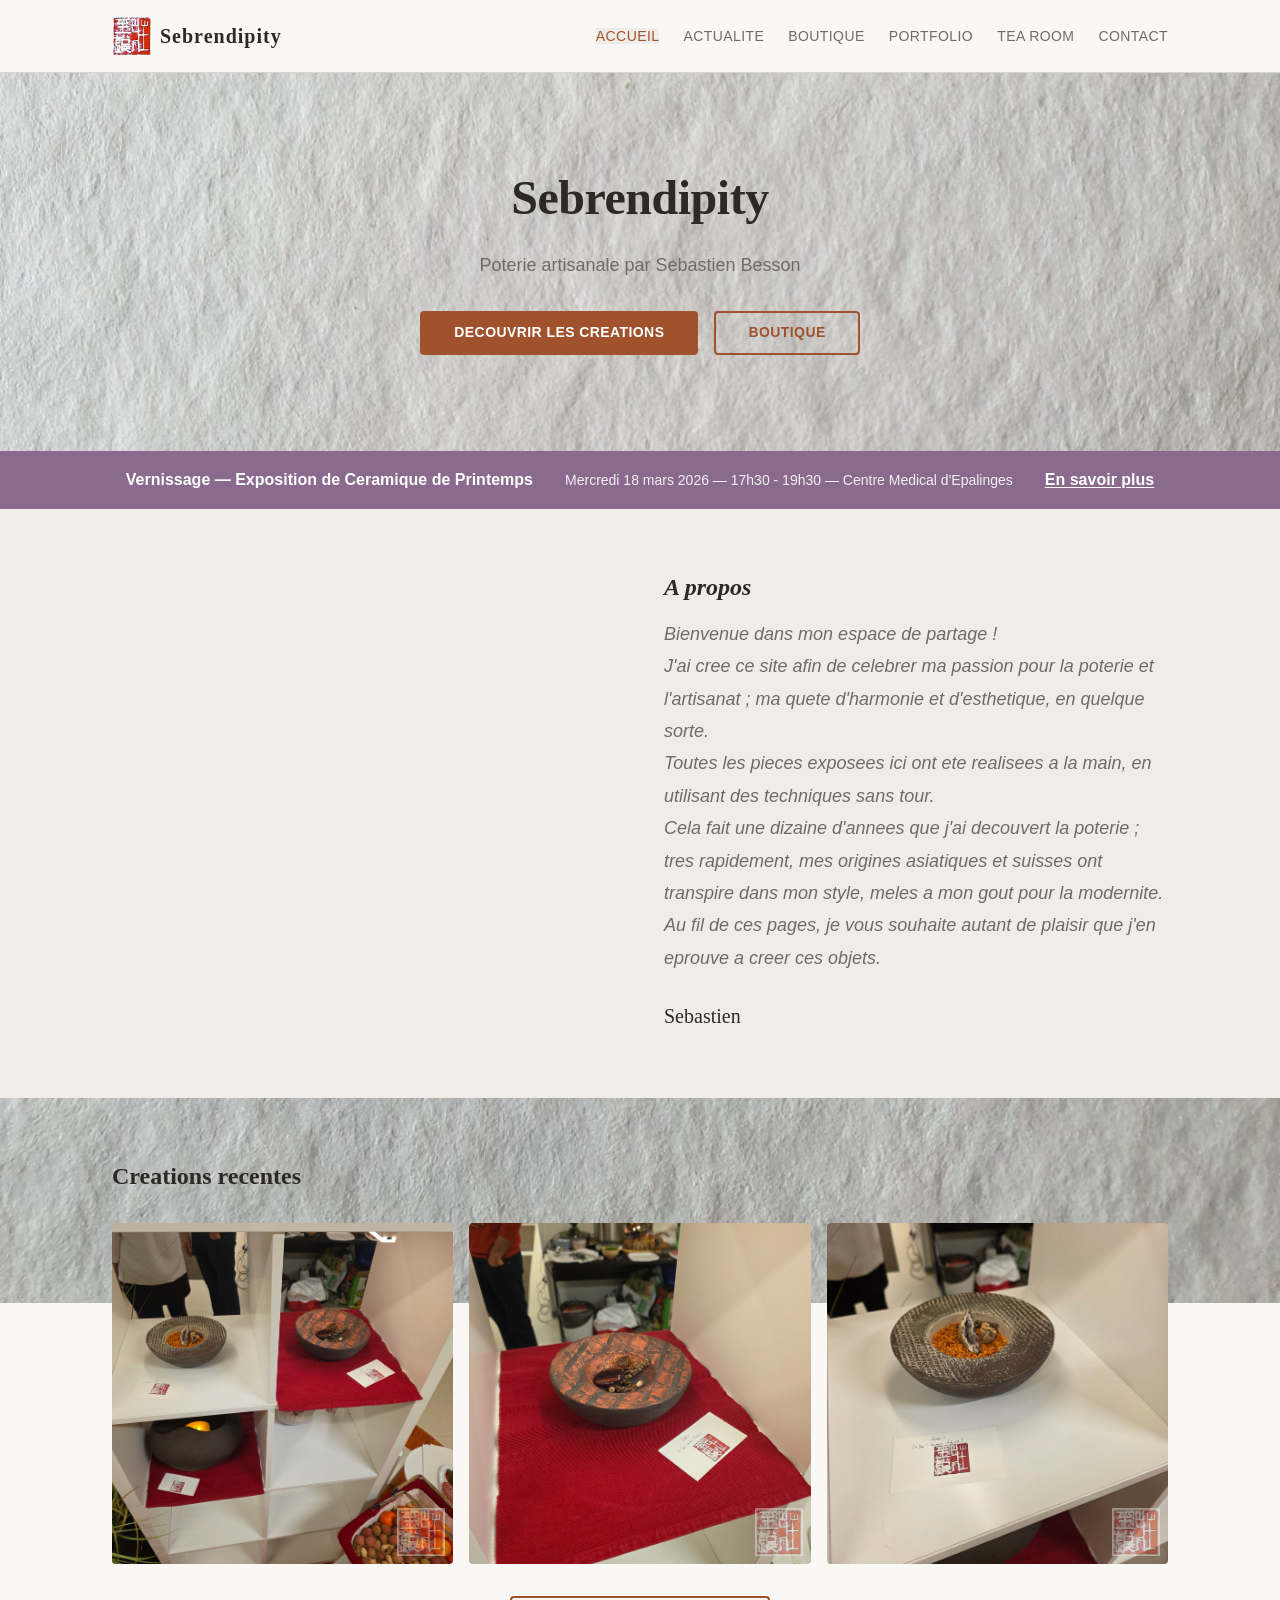
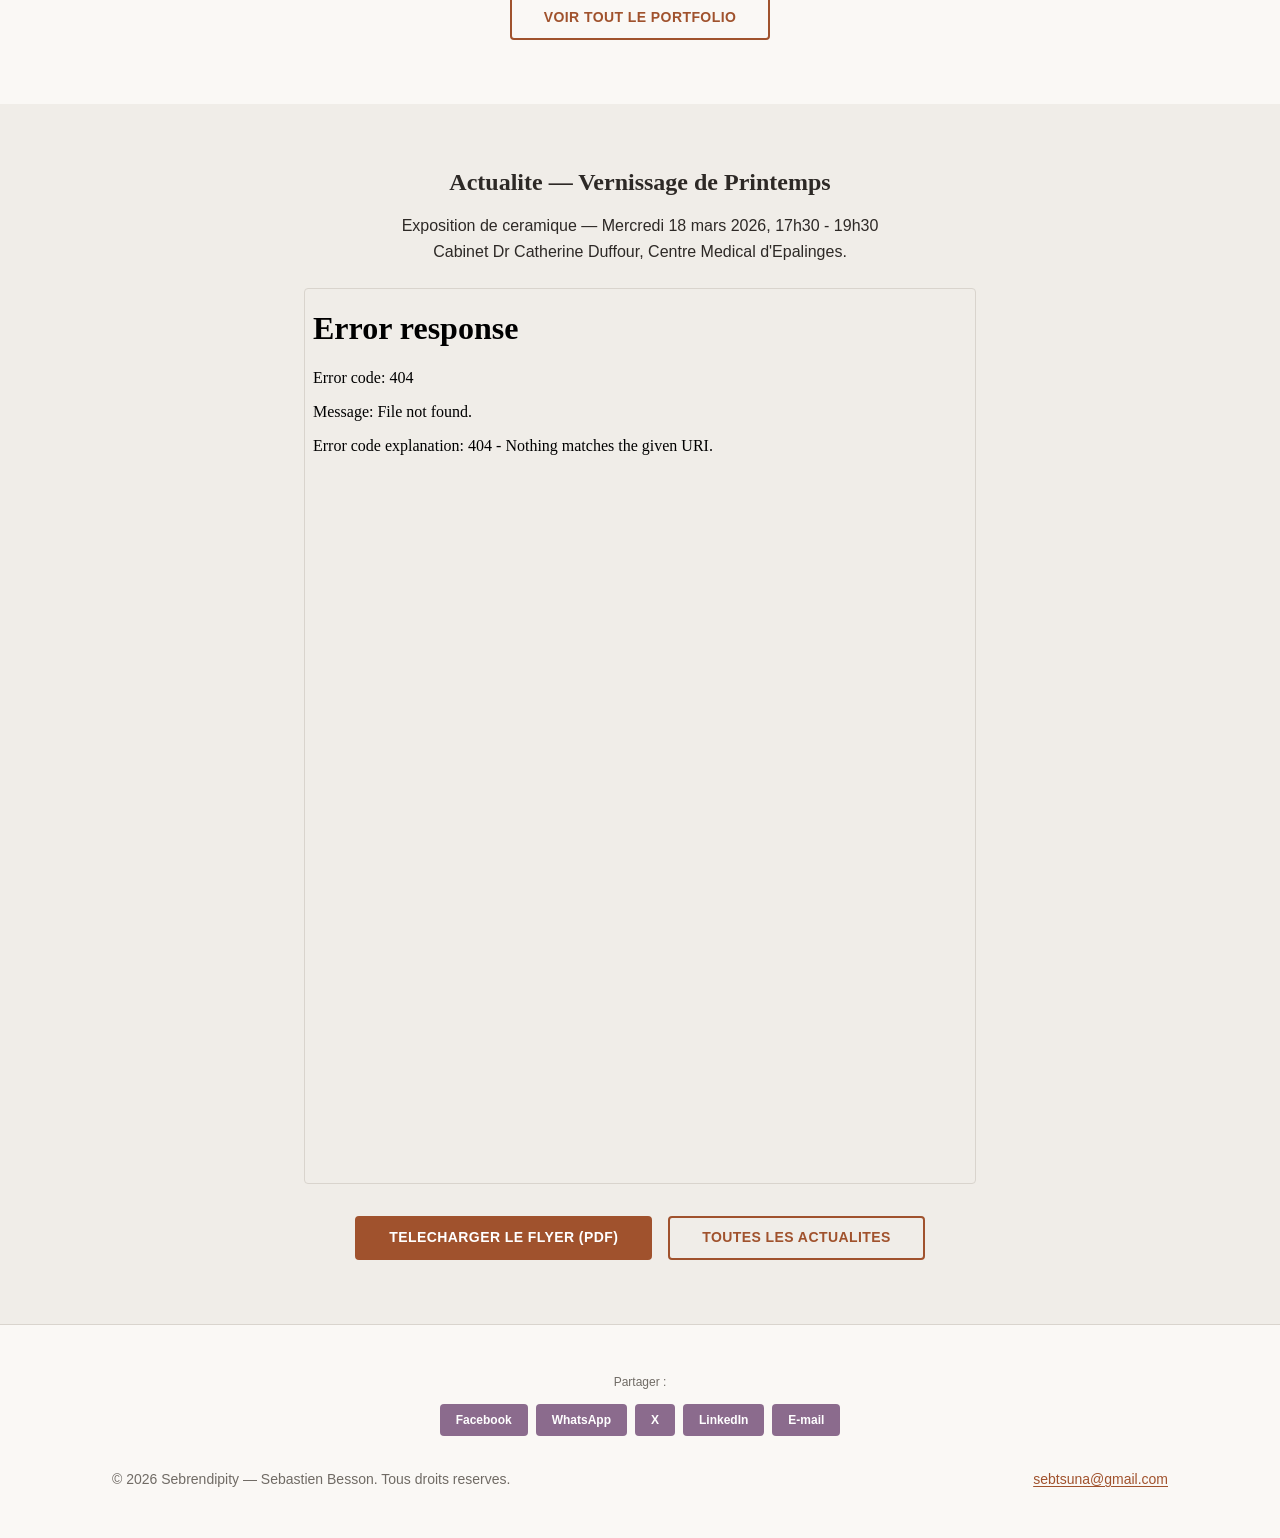
==== index.html @ a44e5073 "Initial commit — Sebrendipity website v2" ====
<!DOCTYPE html>
<html lang="fr">
<head>
  <meta charset="UTF-8">
  <meta name="viewport" content="width=device-width, initial-scale=1.0">
  <meta name="description" content="Sebrendipity — Poterie artisanale par Sebastien Besson. Pieces uniques faconnees a la main, sans tour, entre influences asiatiques et suisses.">
  <title>Accueil — Sebrendipity</title>
  <link rel="stylesheet" href="css/style.css">
</head>
<body>

  <a href="#main-content" class="skip-nav">Aller au contenu principal</a>

  <header class="site-header" role="banner">
    <div class="container">
      <a href="index.html" class="site-logo"><img src="images/logo.jpeg" alt="Sebrendipity — sceau" width="40" height="40"> Sebrendipity</a>
      <input type="checkbox" id="nav-toggle" class="nav-toggle-input" aria-hidden="true">
      <label for="nav-toggle" class="nav-toggle-label" aria-label="Menu">
        <span class="nav-toggle-icon"></span>
      </label>
      <nav class="site-nav" aria-label="Navigation principale">
        <ul>
          <li><a href="index.html" aria-current="page">Accueil</a></li>
          <li><a href="actualite.html">Actualite</a></li>
          <li><a href="boutique.html">Boutique</a></li>
          <li><a href="portfolio.html">Portfolio</a></li>
          <li><a href="tearoom.html">Tea Room</a></li>
          <li><a href="contact.html">Contact</a></li>
        </ul>
      </nav>
    </div>
  </header>

  <main id="main-content">

    <section class="page-hero section">
      <div class="container">
        <h1>Sebrendipity</h1>
        <p class="subtitle">
          Poterie artisanale par Sebastien Besson
        </p>
        <div style="margin-top: var(--space-xl); display: flex; gap: var(--space-md); justify-content: center; flex-wrap: wrap;">
          <a href="portfolio.html" class="btn btn-primary">Decouvrir les creations</a>
          <a href="boutique.html" class="btn btn-outline">Boutique</a>
        </div>
      </div>
    </section>

    <section class="event-band">
      <div class="container">
        <p>Vernissage — Exposition de Ceramique de Printemps</p>
        <p class="event-date">Mercredi 18 mars 2026 — 17h30 - 19h30 — Centre Medical d'Epalinges</p>
        <a href="actualite.html">En savoir plus</a>
      </div>
    </section>

    <section class="section section--alt">
      <div class="container">
        <div class="two-col">
          <div>
            <video src="images/fontaine-video.mp4" autoplay muted loop playsinline style="width: 100%; border-radius: var(--radius);">
              Votre navigateur ne supporte pas la lecture video.
            </video>
          </div>
          <div class="about-text">
            <h2>A propos</h2>
            <p>
              Bienvenue dans mon espace de partage !
            </p>
            <p>
              J'ai cree ce site afin de celebrer ma passion pour la poterie et l'artisanat ; ma quete d'harmonie et d'esthetique, en quelque sorte.
            </p>
            <p>
              Toutes les pieces exposees ici ont ete realisees a la main, en utilisant des techniques sans tour.
            </p>
            <p>
              Cela fait une dizaine d'annees que j'ai decouvert la poterie ; tres rapidement, mes origines asiatiques et suisses ont transpire dans mon style, meles a mon gout pour la modernite.
            </p>
            <p>
              Au fil de ces pages, je vous souhaite autant de plaisir que j'en eprouve a creer ces objets.
            </p>
            <p class="about-signature">Sebastien</p>
          </div>
        </div>
      </div>
    </section>

    <section class="section">
      <div class="container">
        <h2>Creations recentes</h2>
        <div class="gallery-grid">
          <figure class="gallery-item">
            <img src="images/boutique-01.jpg" alt="Piece en ceramique recente">
          </figure>
          <figure class="gallery-item">
            <img src="images/boutique-02.jpg" alt="Piece en ceramique recente">
          </figure>
          <figure class="gallery-item">
            <img src="images/boutique-03.jpg" alt="Piece en ceramique recente">
          </figure>
        </div>
        <div style="margin-top: var(--space-xl); text-align: center;">
          <a href="portfolio.html" class="btn btn-outline">Voir tout le portfolio</a>
        </div>
      </div>
    </section>

    <section class="section section--alt">
      <div class="container cta-section">
        <h2>Actualite — Vernissage de Printemps</h2>
        <p style="max-width: var(--max-width-prose); margin-inline: auto;">
          Exposition de ceramique — Mercredi 18 mars 2026, 17h30 - 19h30<br>
          Cabinet Dr Catherine Duffour, Centre Medical d'Epalinges.
        </p>
        <div class="hide-mobile" style="max-width: 42rem; margin-inline: auto; margin-top: var(--space-lg);">
          <iframe src="vernissage-exposition-ceramique-printemps.pdf" title="Flyer — Vernissage Exposition de Ceramique de Printemps" class="pdf-embed"></iframe>
        </div>
        <div style="margin-top: var(--space-lg); display: flex; gap: var(--space-md); justify-content: center; flex-wrap: wrap;">
          <a href="vernissage-exposition-ceramique-printemps.pdf" class="btn btn-primary">Telecharger le flyer (PDF)</a>
          <a href="actualite.html" class="btn btn-outline">Toutes les actualites</a>
        </div>
      </div>
    </section>

  </main>

  <footer class="site-footer" role="contentinfo">
    <div class="container">
      <div class="share-bar">
        <span>Partager :</span>
        <a href="https://www.facebook.com/sharer/sharer.php?u=https://sebrendipity.com" target="_blank" rel="noopener">Facebook</a>
        <a href="https://api.whatsapp.com/send?text=Sebrendipity%20%E2%80%94%20Poterie%20artisanale%20https://sebrendipity.com" target="_blank" rel="noopener">WhatsApp</a>
        <a href="https://twitter.com/intent/tweet?url=https://sebrendipity.com&text=Sebrendipity%20%E2%80%94%20Poterie%20artisanale" target="_blank" rel="noopener">X</a>
        <a href="https://www.linkedin.com/sharing/share-offsite/?url=https://sebrendipity.com" target="_blank" rel="noopener">LinkedIn</a>
        <a href="mailto:?subject=Sebrendipity%20%E2%80%94%20Poterie%20artisanale&body=Decouvrez%20les%20creations%20de%20Sebastien%20Besson%20:%20https://sebrendipity.com">E-mail</a>
      </div>
      <p>&copy; 2026 Sebrendipity — Sebastien Besson. Tous droits reserves.</p>
      <p><a href="mailto:sebtsuna@gmail.com">sebtsuna@gmail.com</a></p>
    </div>
  </footer>

</body>
</html>
---- css/style.css ----
/* ===================================================================
   Sebrendipity — Design System v2
   Pure CSS, no preprocessor, no JavaScript dependencies.
   Mobile-first responsive approach.
   Hamburger menu via checkbox hack (CSS-only).
   =================================================================== */

/* --- Design Tokens (Custom Properties) --- */

:root {
  /* Colors: Warm Earth / Pottery Tones */
  --color-bg:           #FAF8F5;
  --color-bg-alt:       #F0EDE8;
  --color-surface:      #FFFFFF;
  --color-text:         #2D2926;
  --color-text-muted:   #706B65;
  --color-accent:       #A0522D;
  --color-accent-hover: #8B4513;
  --color-border:       #D9D4CD;
  --color-focus:        #A0522D;

  /* Typography: System Font Stack */
  --font-heading: 'Georgia', 'Times New Roman', serif;
  --font-body:    'Segoe UI', 'Helvetica Neue', Arial, sans-serif;

  /* Type Scale (rem) */
  --text-xs:   0.75rem;
  --text-sm:   0.875rem;
  --text-base: 1rem;
  --text-lg:   1.125rem;
  --text-xl:   1.25rem;
  --text-2xl:  1.5rem;
  --text-3xl:  1.875rem;
  --text-4xl:  2.25rem;
  --text-5xl:  3rem;

  /* Spacing Scale */
  --space-xs:  0.25rem;
  --space-sm:  0.5rem;
  --space-md:  1rem;
  --space-lg:  1.5rem;
  --space-xl:  2rem;
  --space-2xl: 3rem;
  --space-3xl: 4rem;
  --space-4xl: 6rem;

  /* Layout */
  --max-width:       72rem;
  --max-width-prose: 42rem;
  --gutter:          1rem;

  /* Misc */
  --radius:     0.25rem;
  --transition: 0.2s ease;
}


/* --- Reset & Base --- */

*,
*::before,
*::after {
  box-sizing: border-box;
  margin: 0;
  padding: 0;
}

html {
  font-size: 100%;
  scroll-behavior: smooth;
  -webkit-text-size-adjust: 100%;
}

body {
  font-family: var(--font-body);
  font-size: var(--text-base);
  line-height: 1.6;
  color: var(--color-text);
  background-color: var(--color-bg);
  background-image: url('../images/atelier.jpeg');
  background-repeat: no-repeat;
  background-size: cover;
  background-position: center;
  background-attachment: scroll;
  -webkit-font-smoothing: antialiased;
}

img {
  max-width: 100%;
  height: auto;
  display: block;
}

video {
  max-width: 100%;
  height: auto;
  display: block;
}

a {
  color: var(--color-accent);
  text-decoration: underline;
  text-underline-offset: 0.15em;
  transition: color var(--transition);
}

a:hover {
  color: var(--color-accent-hover);
}

a:focus-visible {
  outline: 2px solid var(--color-focus);
  outline-offset: 2px;
}

ul, ol {
  padding-left: var(--space-xl);
}


/* --- Skip Navigation (Accessibility) --- */

.skip-nav {
  position: absolute;
  left: -9999px;
  top: 0;
  z-index: 1000;
  padding: var(--space-sm) var(--space-md);
  background: var(--color-accent);
  color: var(--color-surface);
  font-weight: 600;
  text-decoration: none;
}

.skip-nav:focus {
  left: 0;
}


/* --- Layout Utilities --- */

.container {
  width: 100%;
  max-width: var(--max-width);
  margin-inline: auto;
  padding-inline: var(--gutter);
}

.prose {
  max-width: var(--max-width-prose);
}

.section {
  padding-block: var(--space-2xl);
}

.section--alt {
  background-color: var(--color-bg-alt);
}

.hide-mobile {
  display: none;
}

.show-mobile {
  display: block;
}


/* --- Site Header & Navigation --- */

.site-header {
  position: sticky;
  top: 0;
  z-index: 100;
  background-color: var(--color-bg);
  border-bottom: 1px solid var(--color-border);
  padding-block: var(--space-md);
}

.site-header .container {
  display: flex;
  flex-wrap: wrap;
  align-items: center;
  justify-content: space-between;
  gap: var(--space-sm);
}

.site-logo {
  display: flex;
  align-items: center;
  gap: var(--space-sm);
  font-family: var(--font-heading);
  font-size: var(--text-xl);
  font-weight: 700;
  color: var(--color-text);
  text-decoration: none;
  letter-spacing: 0.05em;
}

.site-logo img {
  width: 2.5rem;
  height: 2.5rem;
  object-fit: contain;
}

.site-logo:hover {
  color: var(--color-accent);
}


/* --- Hamburger Toggle (CSS-only, mobile) --- */

.nav-toggle-input {
  position: absolute;
  opacity: 0;
  width: 0;
  height: 0;
}

.nav-toggle-label {
  display: flex;
  align-items: center;
  justify-content: center;
  width: 2.75rem;
  height: 2.75rem;
  cursor: pointer;
  border-radius: var(--radius);
  transition: background-color var(--transition);
}

.nav-toggle-label:hover {
  background-color: var(--color-bg-alt);
}

.nav-toggle-icon,
.nav-toggle-icon::before,
.nav-toggle-icon::after {
  display: block;
  width: 1.5rem;
  height: 2px;
  background-color: var(--color-text);
  border-radius: 1px;
  transition: all 0.3s ease;
  position: relative;
}

.nav-toggle-icon::before,
.nav-toggle-icon::after {
  content: '';
  position: absolute;
  left: 0;
}

.nav-toggle-icon::before {
  top: -0.5rem;
}

.nav-toggle-icon::after {
  top: 0.5rem;
}

/* Animate to X when open */
.nav-toggle-input:checked ~ .nav-toggle-label .nav-toggle-icon {
  background-color: transparent;
}

.nav-toggle-input:checked ~ .nav-toggle-label .nav-toggle-icon::before {
  top: 0;
  transform: rotate(45deg);
}

.nav-toggle-input:checked ~ .nav-toggle-label .nav-toggle-icon::after {
  top: 0;
  transform: rotate(-45deg);
}


/* --- Mobile Navigation (default) --- */

.site-nav {
  display: none;
  width: 100%;
  order: 3;
}

.nav-toggle-input:checked ~ .site-nav {
  display: block;
}

.site-nav ul {
  display: flex;
  flex-direction: column;
  gap: 0;
  list-style: none;
  padding-left: 0;
}

.site-nav li {
  border-top: 1px solid var(--color-border);
}

.site-nav a {
  display: block;
  padding: var(--space-md);
  min-height: 2.75rem;
  color: var(--color-text-muted);
  text-decoration: none;
  font-size: var(--text-base);
  font-weight: 500;
  letter-spacing: 0.03em;
  text-transform: uppercase;
  transition: color var(--transition), background-color var(--transition);
}

.site-nav a:hover,
.site-nav a[aria-current="page"] {
  color: var(--color-accent);
  background-color: var(--color-bg-alt);
}


/* --- Site Footer --- */

.site-footer {
  border-top: 1px solid var(--color-border);
  padding-block: var(--space-2xl);
  color: var(--color-text-muted);
  font-size: var(--text-sm);
}

.site-footer .container {
  display: flex;
  flex-direction: column;
  align-items: center;
  text-align: center;
  gap: var(--space-md);
}


/* --- Typography --- */

h1, h2, h3, h4, h5, h6 {
  font-family: var(--font-heading);
  line-height: 1.2;
  color: var(--color-text);
  font-weight: 700;
}

h1 { font-size: clamp(1.5rem, 5vw, var(--text-4xl)); margin-bottom: var(--space-lg); }
h2 { font-size: clamp(1.25rem, 3.5vw, var(--text-2xl)); margin-bottom: var(--space-md); }
h3 { font-size: var(--text-xl); margin-bottom: var(--space-sm); }

.prose p {
  margin-bottom: var(--space-md);
}

.prose ul,
.prose ol {
  margin-bottom: var(--space-md);
}

.prose li {
  margin-bottom: var(--space-xs);
}

.prose h2 {
  margin-top: var(--space-2xl);
}


/* --- Page Hero --- */

.page-hero {
  padding-block: var(--space-2xl);
  text-align: center;
}

.page-hero h1 {
  font-size: clamp(1.875rem, 6vw, var(--text-5xl));
  letter-spacing: -0.01em;
}

.page-hero .subtitle {
  font-size: var(--text-base);
  color: var(--color-text-muted);
  max-width: var(--max-width-prose);
  margin-inline: auto;
  margin-top: var(--space-md);
}


/* --- Buttons --- */

.btn {
  display: inline-block;
  padding: var(--space-sm) var(--space-xl);
  min-height: 2.75rem;
  font-family: var(--font-body);
  font-size: var(--text-sm);
  font-weight: 600;
  letter-spacing: 0.03em;
  text-transform: uppercase;
  text-decoration: none;
  text-align: center;
  border: 2px solid transparent;
  border-radius: var(--radius);
  cursor: pointer;
  transition: all var(--transition);
}

.btn-primary {
  background-color: var(--color-accent);
  color: var(--color-surface);
  border-color: var(--color-accent);
}

.btn-primary:hover {
  background-color: var(--color-accent-hover);
  border-color: var(--color-accent-hover);
  color: var(--color-surface);
}

.btn-outline {
  background-color: transparent;
  color: var(--color-accent);
  border-color: var(--color-accent);
}

.btn-outline:hover {
  background-color: var(--color-accent);
  color: var(--color-surface);
}

.btn:focus-visible {
  outline: 2px solid var(--color-focus);
  outline-offset: 2px;
}


/* --- Gallery / Portfolio Grid --- */

.gallery-grid {
  display: grid;
  grid-template-columns: repeat(2, 1fr);
  gap: var(--space-sm);
  margin-top: var(--space-xl);
}

.gallery-item {
  overflow: hidden;
  border-radius: var(--radius);
  position: relative;
}

.gallery-item::after {
  content: '';
  position: absolute;
  bottom: var(--space-xs);
  right: var(--space-xs);
  width: 2rem;
  height: 2rem;
  background-image: url('../images/logo.jpeg');
  background-size: contain;
  background-repeat: no-repeat;
  opacity: 0.4;
  pointer-events: none;
}

.gallery-item img {
  width: 100%;
  aspect-ratio: 1 / 1;
  object-fit: cover;
  transition: transform 0.3s ease;
}

.gallery-item:hover img {
  transform: scale(1.03);
}

.gallery-item figcaption {
  padding: var(--space-sm) 0;
  font-size: var(--text-sm);
  color: var(--color-text-muted);
}


/* --- Cards (Boutique / Actualite) --- */

.card-grid {
  display: grid;
  grid-template-columns: 1fr;
  gap: var(--space-xl);
  margin-top: var(--space-xl);
}

.card {
  background-color: var(--color-surface);
  border: 1px solid var(--color-border);
  border-radius: var(--radius);
  overflow: hidden;
}

.card-img-wrap {
  position: relative;
  overflow: hidden;
}

.card-img-wrap::after {
  content: '';
  position: absolute;
  bottom: var(--space-sm);
  right: var(--space-sm);
  width: 2.5rem;
  height: 2.5rem;
  background-image: url('../images/logo.jpeg');
  background-size: contain;
  background-repeat: no-repeat;
  opacity: 0.4;
  pointer-events: none;
}

.card-img {
  width: 100%;
  aspect-ratio: 4 / 3;
  object-fit: cover;
}

.card-body {
  padding: var(--space-md);
}

.card-body h3 {
  color: var(--color-accent);
}

.card-body p {
  margin-top: var(--space-sm);
  color: var(--color-text-muted);
}

.card-body .price {
  display: block;
  margin-top: var(--space-sm);
  font-weight: 700;
  font-size: var(--text-lg);
  color: var(--color-text);
}

.card-body .date {
  display: block;
  margin-top: var(--space-xs);
  font-size: var(--text-xs);
  color: var(--color-text-muted);
  text-transform: uppercase;
  letter-spacing: 0.05em;
}


/* --- Forms --- */

.form-group {
  margin-bottom: var(--space-lg);
}

.form-group label {
  display: block;
  font-weight: 600;
  font-size: var(--text-sm);
  margin-bottom: var(--space-xs);
  color: var(--color-text);
}

.form-group .hint {
  display: block;
  font-size: var(--text-xs);
  color: var(--color-text-muted);
  margin-bottom: var(--space-xs);
}

.form-group input[type="text"],
.form-group input[type="email"],
.form-group input[type="tel"],
.form-group input[type="url"],
.form-group select,
.form-group textarea {
  width: 100%;
  padding: var(--space-sm) var(--space-md);
  min-height: 2.75rem;
  font-family: var(--font-body);
  font-size: var(--text-base);
  color: var(--color-text);
  background-color: var(--color-surface);
  border: 1px solid var(--color-border);
  border-radius: var(--radius);
  transition: border-color var(--transition);
}

.form-group input:focus,
.form-group select:focus,
.form-group textarea:focus {
  outline: none;
  border-color: var(--color-accent);
  box-shadow: 0 0 0 3px rgba(160, 82, 45, 0.15);
}

.form-group textarea {
  min-height: 8rem;
  resize: vertical;
}

.form-honey {
  position: absolute;
  left: -9999px;
  opacity: 0;
  height: 0;
  width: 0;
  overflow: hidden;
}


/* --- Two-Column Layout --- */

.two-col {
  display: flex;
  flex-direction: column;
  gap: var(--space-2xl);
}


/* --- CTA Section Helper --- */

.cta-section {
  text-align: center;
}

.cta-section p {
  margin-bottom: var(--space-lg);
}


/* --- About Section (A propos) --- */

.about-text {
  font-size: var(--text-base);
  line-height: 1.8;
  font-style: italic;
  color: var(--color-text-muted);
  max-width: var(--max-width-prose);
}

.about-signature {
  margin-top: var(--space-lg);
  font-family: var(--font-heading);
  font-size: var(--text-xl);
  font-style: normal;
  color: var(--color-text);
}


/* --- Event Band (Accueil) --- */

.event-band {
  background-color: #8B6B8D;
  color: var(--color-surface);
  padding-block: var(--space-md);
  text-align: center;
}

.event-band .container {
  display: flex;
  flex-direction: column;
  align-items: center;
  gap: var(--space-sm);
}

.event-band p {
  margin: 0;
  font-size: var(--text-sm);
  font-weight: 600;
}

.event-band .event-date {
  font-size: var(--text-xs);
  font-weight: 400;
  opacity: 0.9;
}

.event-band a {
  color: var(--color-surface);
  text-decoration: underline;
  font-weight: 600;
}

.event-band a:hover {
  opacity: 0.85;
}


/* --- PDF Embed --- */

.pdf-embed {
  width: 100%;
  height: 56rem;
  border: 1px solid var(--color-border);
  border-radius: var(--radius);
}


/* --- Guestbook / Livre d'or (Tea Room) --- */

.guestbook-list {
  display: flex;
  flex-direction: column;
  gap: var(--space-xl);
  max-width: var(--max-width-prose);
}

.guestbook-entry {
  background-color: var(--color-surface);
  border: 1px solid var(--color-border);
  border-left: 3px solid var(--color-accent);
  border-radius: var(--radius);
  padding: var(--space-md);
}

.guestbook-entry p {
  font-style: italic;
  line-height: 1.7;
  color: var(--color-text);
  margin-bottom: var(--space-md);
}

.guestbook-author {
  display: flex;
  flex-wrap: wrap;
  align-items: baseline;
  gap: var(--space-sm) var(--space-md);
  font-size: var(--text-sm);
  font-style: normal;
}

.guestbook-author cite {
  font-weight: 600;
  color: var(--color-accent);
  font-style: normal;
}

.guestbook-author time {
  color: var(--color-text-muted);
  font-size: var(--text-xs);
}


/* --- Share Bar --- */

.share-bar {
  display: flex;
  flex-wrap: wrap;
  justify-content: center;
  gap: var(--space-sm);
  width: 100%;
  margin-bottom: var(--space-md);
}

.share-bar span {
  width: 100%;
  text-align: center;
  font-size: var(--text-xs);
  color: var(--color-text-muted);
  margin-bottom: var(--space-xs);
}

.share-bar a {
  display: inline-block;
  padding: var(--space-xs) var(--space-md);
  min-height: 2rem;
  line-height: 1.5rem;
  border-radius: var(--radius);
  font-size: var(--text-xs);
  color: #FFFFFF;
  background-color: #8B6B8D;
  text-decoration: none;
  font-weight: 600;
  transition: opacity 0.2s;
}

.share-bar a:hover,
.share-bar a:focus {
  opacity: 0.8;
}


/* ===================================================================
   Responsive: Tablet (640px+)
   =================================================================== */

@media (min-width: 40rem) {
  :root {
    --gutter: 2rem;
  }

  .section {
    padding-block: var(--space-3xl);
  }

  /* Hide hamburger, show full nav */
  .nav-toggle-label {
    display: none;
  }

  .site-nav {
    display: block;
    width: auto;
    order: 0;
  }

  .site-nav ul {
    flex-direction: row;
    gap: var(--space-lg);
  }

  .site-nav li {
    border-top: none;
  }

  .site-nav a {
    display: inline;
    padding: 0;
    min-height: auto;
    font-size: var(--text-sm);
    background-color: transparent;
  }

  .site-nav a:hover {
    background-color: transparent;
  }

  .page-hero .subtitle {
    font-size: var(--text-lg);
  }

  .gallery-grid {
    grid-template-columns: repeat(2, 1fr);
    gap: var(--space-md);
  }

  .gallery-item::after {
    width: 3rem;
    height: 3rem;
    bottom: var(--space-sm);
    right: var(--space-sm);
  }

  .card-grid {
    grid-template-columns: repeat(auto-fit, minmax(280px, 1fr));
  }

  .card-body {
    padding: var(--space-lg);
  }

  .guestbook-entry {
    padding: var(--space-lg);
  }

  .about-text {
    font-size: var(--text-lg);
  }

  .event-band .container {
    flex-direction: row;
    justify-content: center;
    gap: var(--space-md) var(--space-xl);
  }

  .event-band p {
    font-size: var(--text-base);
  }

  .event-band .event-date {
    font-size: var(--text-sm);
  }

  /* Show PDF iframe on tablet+ */
  .hide-mobile {
    display: block;
  }

  .show-mobile {
    display: none;
  }

  .site-footer .container {
    flex-direction: row;
    flex-wrap: wrap;
    justify-content: space-between;
    text-align: left;
  }
}


/* ===================================================================
   Responsive: Desktop (1024px+)
   =================================================================== */

@media (min-width: 64rem) {
  :root {
    --gutter: 3rem;
  }

  /* Fixed background only on desktop (iOS ignores it) */
  body {
    background-attachment: fixed;
  }

  .page-hero {
    padding-block: var(--space-4xl);
  }

  .gallery-grid {
    grid-template-columns: repeat(3, 1fr);
  }

  .two-col {
    flex-direction: row;
  }

  .two-col > * {
    flex: 1;
  }
}
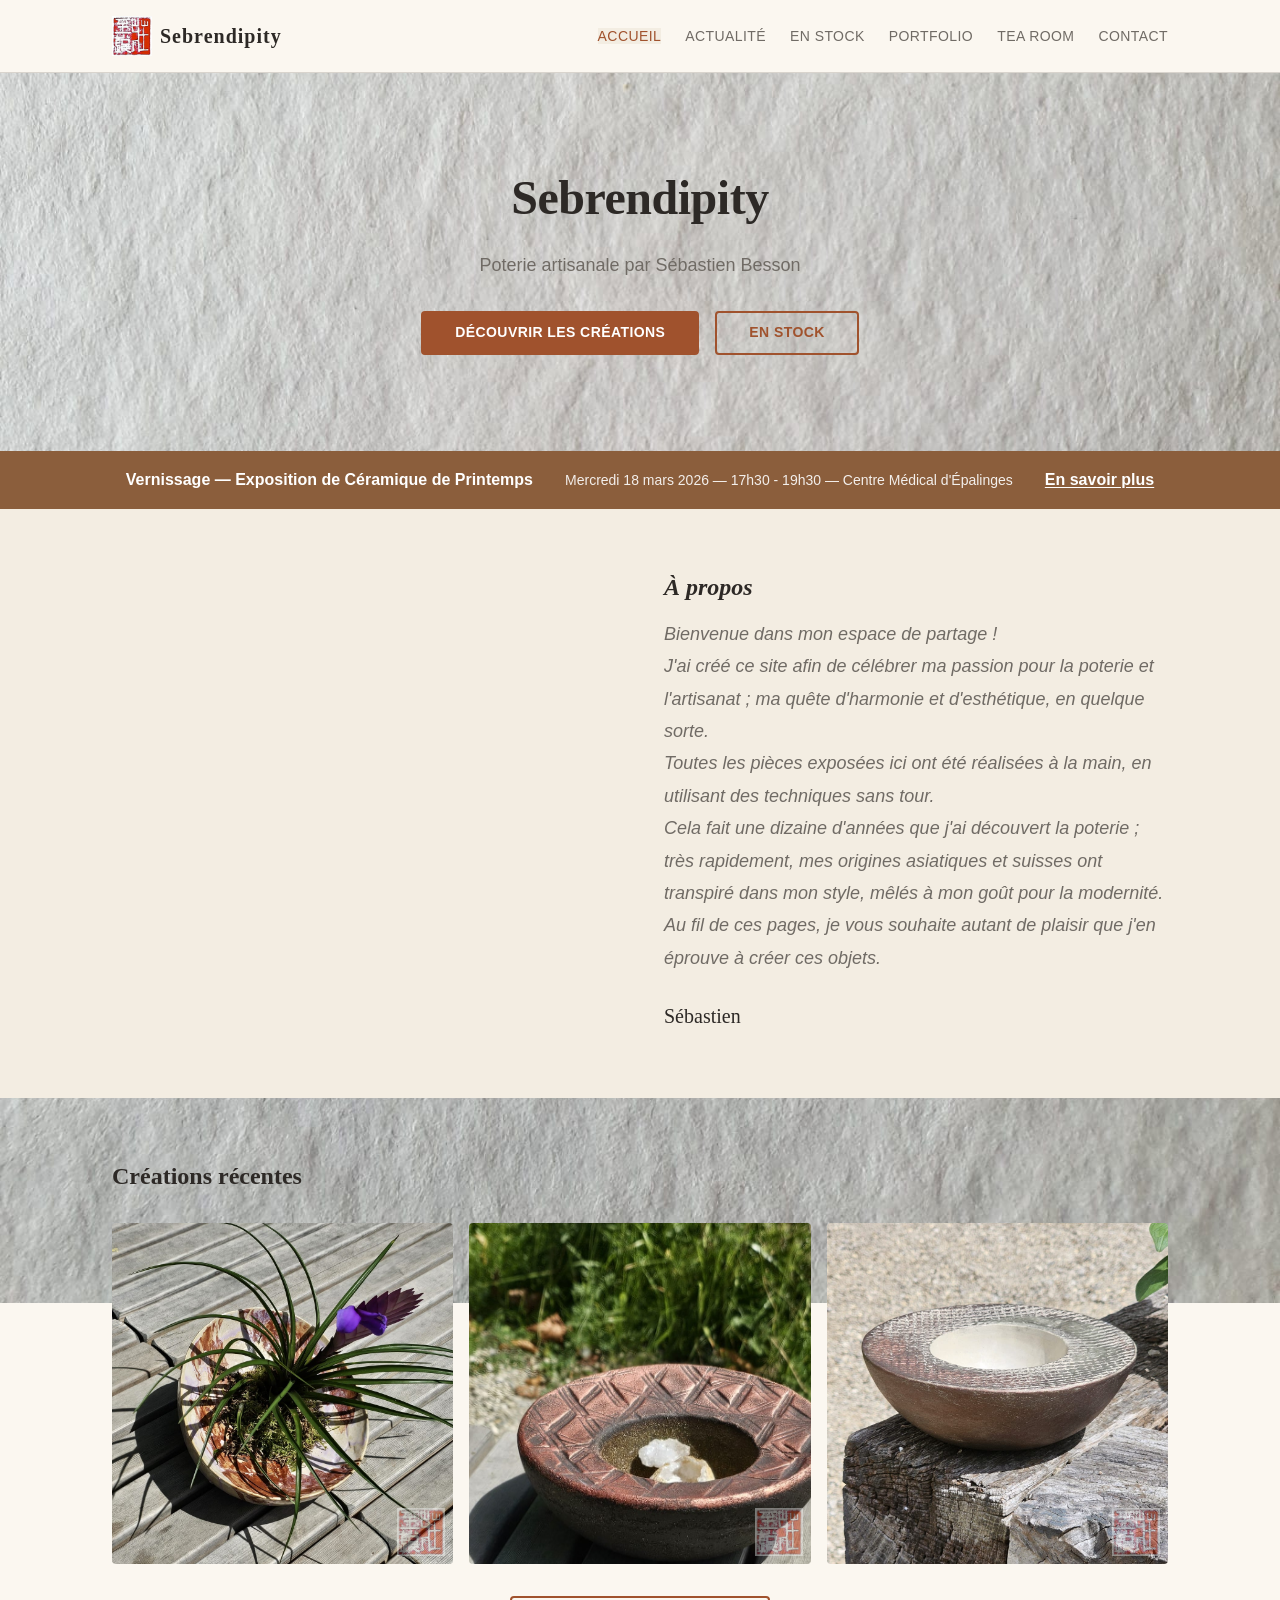
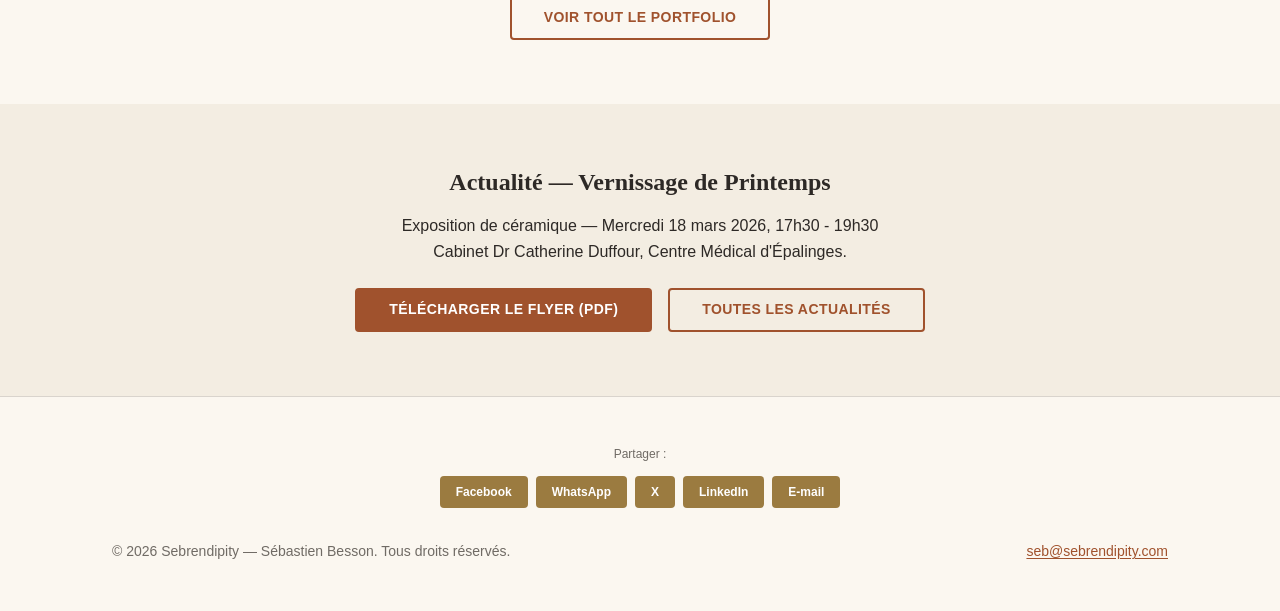
==== commit a046a50b: "Mise à jour du site : couleurs, contenu, SEO et sitemap - Navigation : Boutique → En stock - Couleur" ====
--- a/index.html
+++ b/index.html
@@ -3,9 +3,47 @@
 <head>
   <meta charset="UTF-8">
   <meta name="viewport" content="width=device-width, initial-scale=1.0">
-  <meta name="description" content="Sebrendipity — Poterie artisanale par Sebastien Besson. Pieces uniques faconnees a la main, sans tour, entre influences asiatiques et suisses.">
-  <title>Accueil — Sebrendipity</title>
+  <meta name="description" content="Sebrendipity — Potier artisanal suisse. Céramique fait main, grès, argile, vases et déco zen d'inspiration asiatique. Pièces uniques made in Switzerland par Sébastien Besson.">
+  <meta name="keywords" content="potier, artisanale, Suisse, céramique, fait main, déco, vase, pierre, argile, décoration, made in Switzerland, grès, art, mode, zen, asiatique, poterie, Lausanne">
+  <meta name="author" content="Sébastien Besson">
+  <meta name="robots" content="index, follow">
+  <link rel="canonical" href="https://www.sebrendipity.com/">
+  <meta property="og:title" content="Sebrendipity — Poterie artisanale suisse">
+  <meta property="og:description" content="Céramique fait main, grès et argile. Vases, déco zen et pièces uniques d'inspiration asiatique. Made in Switzerland par Sébastien Besson.">
+  <meta property="og:url" content="https://www.sebrendipity.com/">
+  <meta property="og:type" content="website">
+  <meta property="og:locale" content="fr_CH">
+  <meta property="og:site_name" content="Sebrendipity">
+  <meta property="og:image" content="https://www.sebrendipity.com/images/logo.jpeg">
+  <title>Sebrendipity — Potier artisanal suisse | Céramique fait main, déco zen</title>
   <link rel="stylesheet" href="css/style.css">
+  <script type="application/ld+json">
+  {
+    "@context": "https://schema.org",
+    "@type": "LocalBusiness",
+    "name": "Sebrendipity",
+    "description": "Potier artisanal suisse. Céramique fait main, grès, argile, vases et décoration zen d'inspiration asiatique. Pièces uniques made in Switzerland.",
+    "url": "https://www.sebrendipity.com",
+    "email": "seb@sebrendipity.com",
+    "image": "https://www.sebrendipity.com/images/logo.jpeg",
+    "founder": {
+      "@type": "Person",
+      "name": "Sébastien Besson"
+    },
+    "address": {
+      "@type": "PostalAddress",
+      "addressCountry": "CH"
+    },
+    "makesOffer": {
+      "@type": "Offer",
+      "itemOffered": {
+        "@type": "Product",
+        "name": "Céramique artisanale",
+        "description": "Pièces uniques en céramique, grès et argile, façonnées à la main sans tour"
+      }
+    }
+  }
+  </script>
 </head>
 <body>
 
@@ -21,8 +59,8 @@
       <nav class="site-nav" aria-label="Navigation principale">
         <ul>
           <li><a href="index.html" aria-current="page">Accueil</a></li>
-          <li><a href="actualite.html">Actualite</a></li>
-          <li><a href="boutique.html">Boutique</a></li>
+          <li><a href="actualite.html">Actualité</a></li>
+          <li><a href="boutique.html">En stock</a></li>
           <li><a href="portfolio.html">Portfolio</a></li>
           <li><a href="tearoom.html">Tea Room</a></li>
           <li><a href="contact.html">Contact</a></li>
@@ -37,19 +75,19 @@
       <div class="container">
         <h1>Sebrendipity</h1>
         <p class="subtitle">
-          Poterie artisanale par Sebastien Besson
+          Poterie artisanale par Sébastien Besson
         </p>
         <div style="margin-top: var(--space-xl); display: flex; gap: var(--space-md); justify-content: center; flex-wrap: wrap;">
-          <a href="portfolio.html" class="btn btn-primary">Decouvrir les creations</a>
-          <a href="boutique.html" class="btn btn-outline">Boutique</a>
+          <a href="portfolio.html" class="btn btn-primary">Découvrir les créations</a>
+          <a href="boutique.html" class="btn btn-outline">En stock</a>
         </div>
       </div>
     </section>
 
     <section class="event-band">
       <div class="container">
-        <p>Vernissage — Exposition de Ceramique de Printemps</p>
-        <p class="event-date">Mercredi 18 mars 2026 — 17h30 - 19h30 — Centre Medical d'Epalinges</p>
+        <p>Vernissage — Exposition de Céramique de Printemps</p>
+        <p class="event-date">Mercredi 18 mars 2026 — 17h30 - 19h30 — Centre Médical d'Épalinges</p>
         <a href="actualite.html">En savoir plus</a>
       </div>
     </section>
@@ -59,27 +97,27 @@
         <div class="two-col">
           <div>
             <video src="images/fontaine-video.mp4" autoplay muted loop playsinline style="width: 100%; border-radius: var(--radius);">
-              Votre navigateur ne supporte pas la lecture video.
+              Votre navigateur ne supporte pas la lecture vidéo.
             </video>
           </div>
           <div class="about-text">
-            <h2>A propos</h2>
+            <h2>À propos</h2>
             <p>
               Bienvenue dans mon espace de partage !
             </p>
             <p>
-              J'ai cree ce site afin de celebrer ma passion pour la poterie et l'artisanat ; ma quete d'harmonie et d'esthetique, en quelque sorte.
+              J'ai créé ce site afin de célébrer ma passion pour la poterie et l'artisanat ; ma quête d'harmonie et d'esthétique, en quelque sorte.
             </p>
             <p>
-              Toutes les pieces exposees ici ont ete realisees a la main, en utilisant des techniques sans tour.
+              Toutes les pièces exposées ici ont été réalisées à la main, en utilisant des techniques sans tour.
             </p>
             <p>
-              Cela fait une dizaine d'annees que j'ai decouvert la poterie ; tres rapidement, mes origines asiatiques et suisses ont transpire dans mon style, meles a mon gout pour la modernite.
+              Cela fait une dizaine d'années que j'ai découvert la poterie ; très rapidement, mes origines asiatiques et suisses ont transpiré dans mon style, mêlés à mon goût pour la modernité.
             </p>
             <p>
-              Au fil de ces pages, je vous souhaite autant de plaisir que j'en eprouve a creer ces objets.
+              Au fil de ces pages, je vous souhaite autant de plaisir que j'en éprouve à créer ces objets.
             </p>
-            <p class="about-signature">Sebastien</p>
+            <p class="about-signature">Sébastien</p>
           </div>
         </div>
       </div>
@@ -87,16 +125,16 @@
 
     <section class="section">
       <div class="container">
-        <h2>Creations recentes</h2>
+        <h2>Créations récentes</h2>
         <div class="gallery-grid">
           <figure class="gallery-item">
-            <img src="images/boutique-01.jpg" alt="Piece en ceramique recente">
+            <img src="images/plante.jpeg" alt="Objet déco en céramique">
           </figure>
           <figure class="gallery-item">
-            <img src="images/boutique-02.jpg" alt="Piece en ceramique recente">
+            <img src="images/christal.jpeg" alt="Bol double paroi aux reflets cristallins">
           </figure>
           <figure class="gallery-item">
-            <img src="images/boutique-03.jpg" alt="Piece en ceramique recente">
+            <img src="images/bol.jpeg" alt="Bol double paroi en céramique">
           </figure>
         </div>
         <div style="margin-top: var(--space-xl); text-align: center;">
@@ -107,17 +145,14 @@
 
     <section class="section section--alt">
       <div class="container cta-section">
-        <h2>Actualite — Vernissage de Printemps</h2>
+        <h2>Actualité — Vernissage de Printemps</h2>
         <p style="max-width: var(--max-width-prose); margin-inline: auto;">
-          Exposition de ceramique — Mercredi 18 mars 2026, 17h30 - 19h30<br>
-          Cabinet Dr Catherine Duffour, Centre Medical d'Epalinges.
+          Exposition de céramique — Mercredi 18 mars 2026, 17h30 - 19h30<br>
+          Cabinet Dr Catherine Duffour, Centre Médical d'Épalinges.
         </p>
-        <div class="hide-mobile" style="max-width: 42rem; margin-inline: auto; margin-top: var(--space-lg);">
-          <iframe src="vernissage-exposition-ceramique-printemps.pdf" title="Flyer — Vernissage Exposition de Ceramique de Printemps" class="pdf-embed"></iframe>
-        </div>
         <div style="margin-top: var(--space-lg); display: flex; gap: var(--space-md); justify-content: center; flex-wrap: wrap;">
-          <a href="vernissage-exposition-ceramique-printemps.pdf" class="btn btn-primary">Telecharger le flyer (PDF)</a>
-          <a href="actualite.html" class="btn btn-outline">Toutes les actualites</a>
+          <a href="vernissage-exposition-ceramique-printemps.pdf" class="btn btn-primary">Télécharger le flyer (PDF)</a>
+          <a href="actualite.html" class="btn btn-outline">Toutes les actualités</a>
         </div>
       </div>
     </section>
@@ -132,10 +167,10 @@
         <a href="https://api.whatsapp.com/send?text=Sebrendipity%20%E2%80%94%20Poterie%20artisanale%20https://sebrendipity.com" target="_blank" rel="noopener">WhatsApp</a>
         <a href="https://twitter.com/intent/tweet?url=https://sebrendipity.com&text=Sebrendipity%20%E2%80%94%20Poterie%20artisanale" target="_blank" rel="noopener">X</a>
         <a href="https://www.linkedin.com/sharing/share-offsite/?url=https://sebrendipity.com" target="_blank" rel="noopener">LinkedIn</a>
-        <a href="mailto:?subject=Sebrendipity%20%E2%80%94%20Poterie%20artisanale&body=Decouvrez%20les%20creations%20de%20Sebastien%20Besson%20:%20https://sebrendipity.com">E-mail</a>
+        <a href="mailto:?subject=Sebrendipity%20%E2%80%94%20Poterie%20artisanale&body=D%C3%A9couvrez%20les%20cr%C3%A9ations%20de%20S%C3%A9bastien%20Besson%20:%20https://sebrendipity.com">E-mail</a>
       </div>
-      <p>&copy; 2026 Sebrendipity — Sebastien Besson. Tous droits reserves.</p>
-      <p><a href="mailto:sebtsuna@gmail.com">sebtsuna@gmail.com</a></p>
+      <p>&copy; 2026 Sebrendipity — Sébastien Besson. Tous droits réservés.</p>
+      <p><a href="mailto:seb@sebrendipity.com">seb@sebrendipity.com</a></p>
     </div>
   </footer>
 
--- a/css/style.css
+++ b/css/style.css
@@ -9,8 +9,8 @@
 
 :root {
   /* Colors: Warm Earth / Pottery Tones */
-  --color-bg:           #FAF8F5;
-  --color-bg-alt:       #F0EDE8;
+  --color-bg:           #FBF7F0;
+  --color-bg-alt:       #F3EDE2;
   --color-surface:      #FFFFFF;
   --color-text:         #2D2926;
   --color-text-muted:   #706B65;
@@ -661,7 +661,7 @@
 /* --- Event Band (Accueil) --- */
 
 .event-band {
-  background-color: #8B6B8D;
+  background-color: #8B5E3C;
   color: var(--color-surface);
   padding-block: var(--space-md);
   text-align: center;
@@ -779,7 +779,7 @@
   border-radius: var(--radius);
   font-size: var(--text-xs);
   color: #FFFFFF;
-  background-color: #8B6B8D;
+  background-color: #9B7B40;
   text-decoration: none;
   font-weight: 600;
   transition: opacity 0.2s;
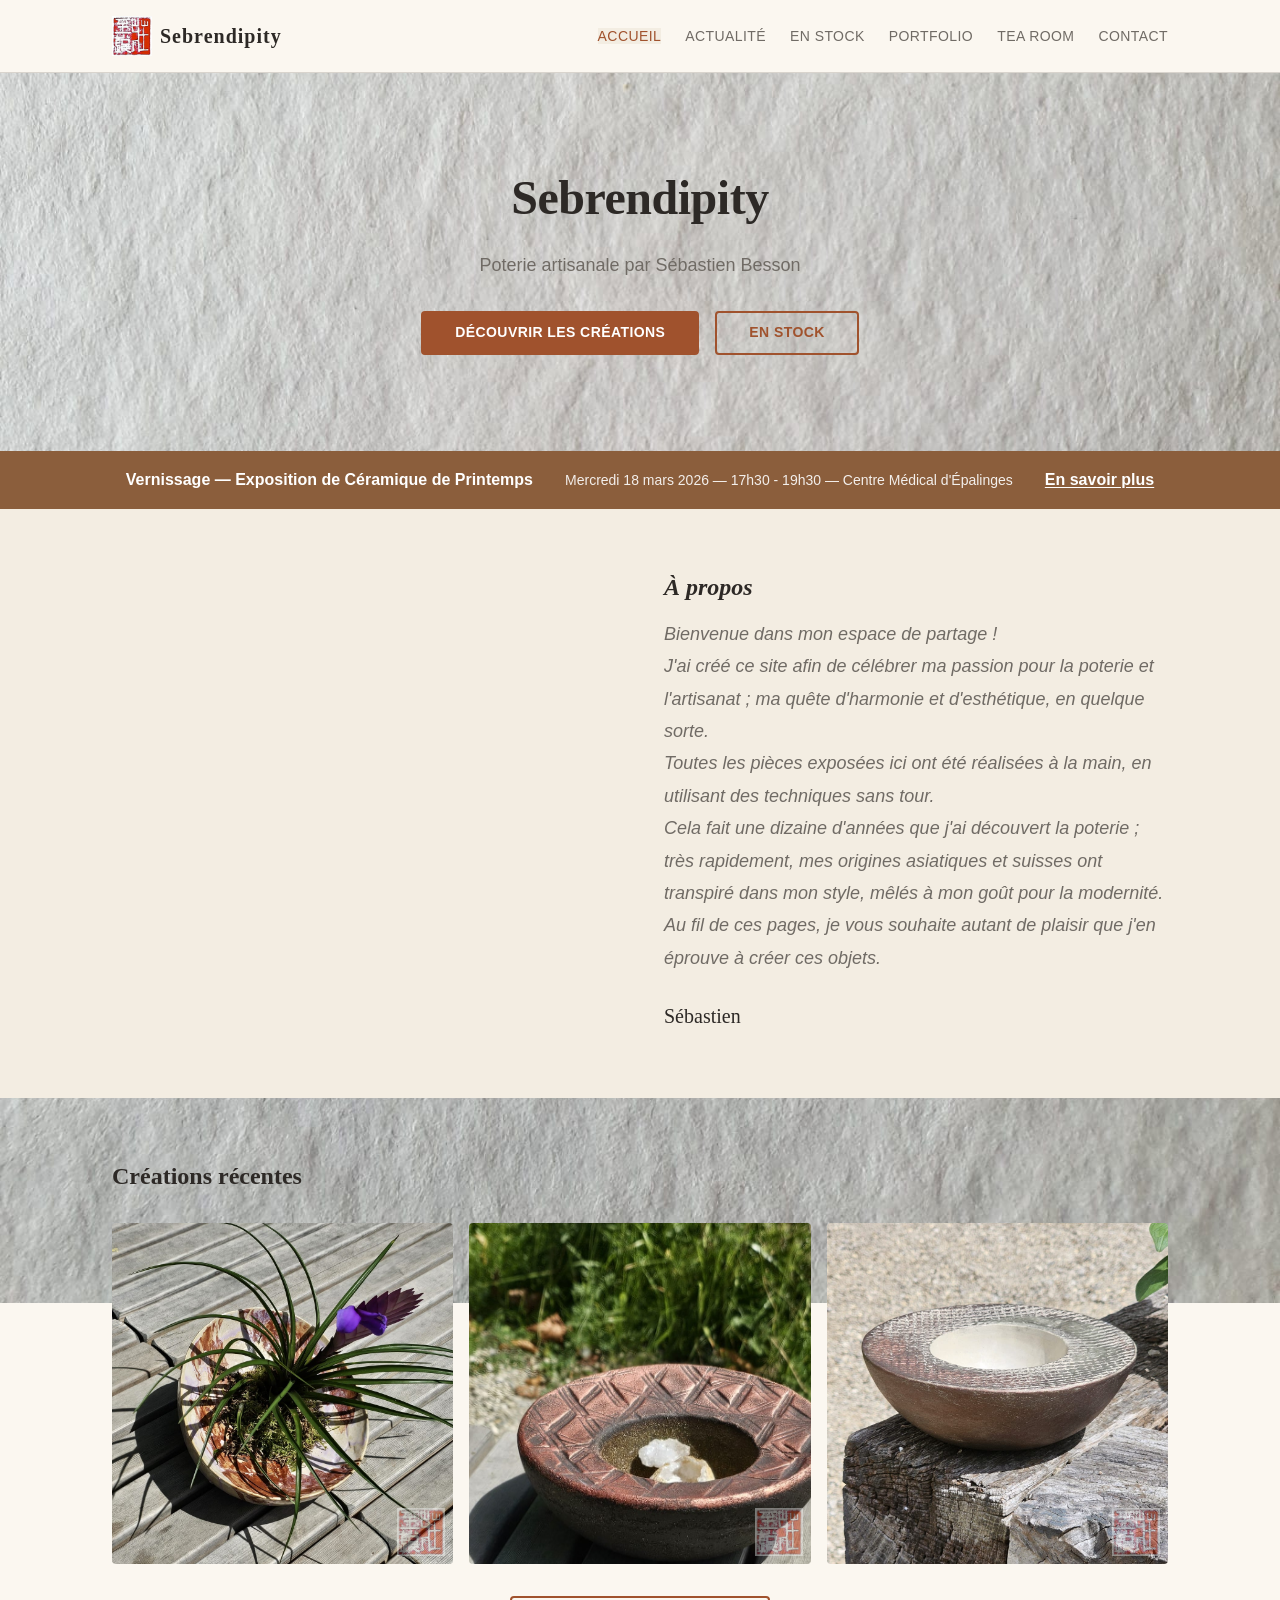
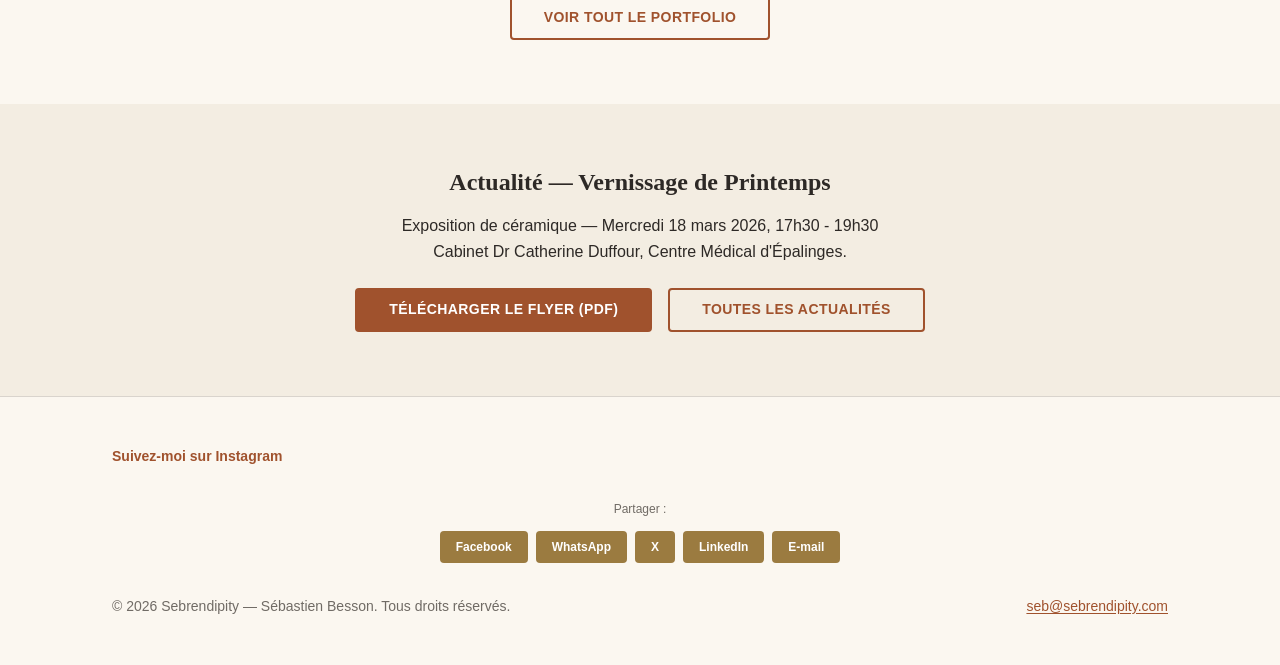
==== commit 282a078b: "Ajout du lien Instagram dans le footer de toutes les pages Co-Authored-By: Claude Opus 4.6 <noreply@" ====
--- a/index.html
+++ b/index.html
@@ -161,6 +161,7 @@
 
   <footer class="site-footer" role="contentinfo">
     <div class="container">
+      <p class="social-link"><a href="https://www.instagram.com/sebrendipity?igsh=MW56Z2tjajVxYTUzaQ==" target="_blank" rel="noopener">Suivez-moi sur Instagram</a></p>
       <div class="share-bar">
         <span>Partager :</span>
         <a href="https://www.facebook.com/sharer/sharer.php?u=https://sebrendipity.com" target="_blank" rel="noopener">Facebook</a>
--- a/css/style.css
+++ b/css/style.css
@@ -754,6 +754,22 @@
 
 /* --- Share Bar --- */
 
+.social-link {
+  text-align: center;
+  margin-bottom: var(--space-md);
+}
+
+.social-link a {
+  color: var(--color-accent);
+  font-weight: 600;
+  text-decoration: none;
+}
+
+.social-link a:hover,
+.social-link a:focus {
+  text-decoration: underline;
+}
+
 .share-bar {
   display: flex;
   flex-wrap: wrap;
